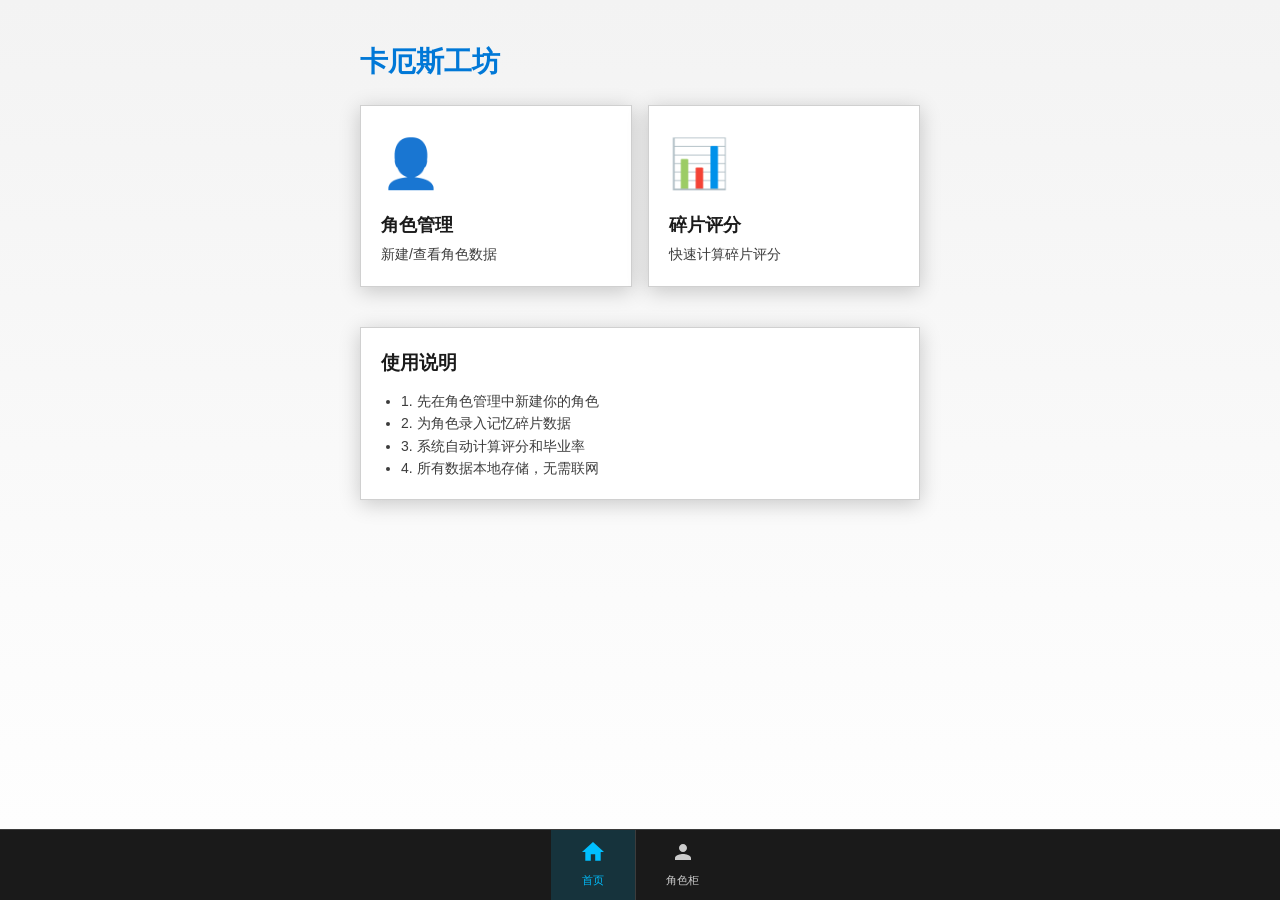
==== 记忆碎片计算器/index.html @ e8195c3e "Add files via upload" ====
<!DOCTYPE html>
<html lang="zh-CN">
<head>
    <meta charset="UTF-8">
    <meta name="viewport" content="width=device-width, initial-scale=1.0">
    <title>卡厄斯工坊</title>
    <link rel="stylesheet" href="css/style.css">
</head>
<body>
    <div class="container">
        <h1 style="font-size: 28px; margin: 20px 0; color: var(--accent);">卡厄斯工坊</h1>
        
        <div style="display: grid; grid-template-columns: 1fr 1fr; gap: 16px; margin-bottom: 20px;">
            <a href="characters.html" class="card" style="text-decoration: none; color: inherit;">
                <div style="font-size: 48px; margin-bottom: 8px;">👤</div>
                <h3 style="font-size: 18px; margin-bottom: 4px;">角色管理</h3>
                <p style="color: var(--text-secondary); font-size: 14px;">新建/查看角色数据</p>
            </a>
            <a href="calculator.html" class="card" style="text-decoration: none; color: inherit;">
                <div style="font-size: 48px; margin-bottom: 8px;">📊</div>
                <h3 style="font-size: 18px; margin-bottom: 4px;">碎片评分</h3>
                <p style="color: var(--text-secondary); font-size: 14px;">快速计算碎片评分</p>
            </a>
        </div>

        <div class="card">
            <h3 style="margin-bottom: 12px;">使用说明</h3>
            <ul style="color: var(--text-secondary); font-size: 14px; line-height: 1.6; padding-left: 20px;">
                <li>1. 先在角色管理中新建你的角色</li>
                <li>2. 为角色录入记忆碎片数据</li>
                <li>3. 系统自动计算评分和毕业率</li>
                <li>4. 所有数据本地存储，无需联网</li>
            </ul>
        </div>
    </div>

    <nav class="nav-bar">
        <a href="index.html" class="nav-item active" data-page="index">
            <svg viewBox="0 0 24 24" fill="currentColor"><path d="M10 20v-6h4v6h5v-8h3L12 3 2 12h3v8z"/></svg>
            <span>首页</span>
        </a>
        <a href="characters.html" class="nav-item" data-page="characters">
            <svg viewBox="0 0 24 24" fill="currentColor"><path d="M12 12c2.21 0 4-1.79 4-4s-1.79-4-4-4-4 1.79-4 4 1.79 4 4 4zm0 2c-2.67 0-8 1.34-8 4v2h16v-2c0-2.66-5.33-4-8-4z"/></svg>
            <span>角色柜</span>
        </a>
    </nav>

    <script src="js/common.js"></script>
    <script>
        setActiveNav('index');
    </script>
</body>
</html>
---- 记忆碎片计算器/css/style.css ----
:root {
    --bg-dark: #f3f3f3;
    --bg-card: #ffffff;
    --bg-card-hover: #f0f0f0;
    --border-color: #d0d0d0;
    --accent: #0078d7;
    --accent-light: #1a8ad6;
    --accent-dark: #005a9e;
    --accent-gradient: linear-gradient(90deg, #0078d7 0%, #005a9e 100%);
    --accent-gradient-soft: linear-gradient(90deg, #0078d7 0%, #005a9e 100%);
    --text-primary: #1a1a1a;
    --text-secondary: #3c3c3c;
    --text-muted: #6d6d6d;
    --success: #00b894;
    --warning: #fdcb6e;
    --danger: #ff6b6b;
    --bg-gradient: linear-gradient(180deg, #f3f3f3 0%, #ffffff 100%);
    --glow-color: rgba(0, 120, 215, 0.3);
    --sparkle-color: rgba(0, 0, 0, 0.1);
}

* {
    margin: 0;
    padding: 0;
    box-sizing: border-box;
    font-family: "PingFang SC", "Microsoft YaHei", -apple-system, BlinkMacSystemFont, sans-serif;
}

body {
    background: var(--bg-gradient);
    color: var(--text-primary);
    min-height: 100vh;
    padding-bottom: 80px;
    line-height: 1.6;
}

/* 底部导航 */
.nav-bar {
    position: fixed;
    bottom: 0;
    left: 0;
    right: 0;
    display: flex;
    justify-content: center;
    gap: 0;
    padding: 0;
    background: #1a1a1a;
    border-top: 1px solid #3c3c3c;
    z-index: 999;
}

.nav-item {
    display: flex;
    flex-direction: column;
    align-items: center;
    gap: 4px;
    padding: 10px 30px;
    color: #cccccc;
    text-decoration: none;
    font-size: 11px;
    transition: all 0.2s ease;
    border-right: 1px solid #3c3c3c;
}

.nav-item:last-child {
    border-right: none;
}

.nav-item:hover {
    color: #00bfff;
    background: rgba(0, 191, 255, 0.1);
}

.nav-item.active {
    color: #00bfff;
    background: rgba(0, 191, 255, 0.15);
}

.nav-item svg {
    width: 24px;
    height: 24px;
    margin-bottom: 4px;
    transition: transform 0.3s ease;
}

.nav-item.active svg {
    transform: scale(1.1);
}

/* 通用组件 */
.container {
    padding: 20px;
    max-width: 600px;
    margin: 0 auto;
}

.card {
    background: var(--bg-card);
    backdrop-filter: blur(10px);
    border-radius: 0;
    padding: 20px;
    margin-bottom: 20px;
    border: 1px solid var(--border-color);
    box-shadow: 0 4px 20px rgba(0, 0, 0, 0.2);
    transition: all 0.3s ease;
}

.card:hover {
    border-color: rgba(233, 69, 96, 0.3);
    box-shadow: 0 6px 30px rgba(233, 69, 96, 0.1);
}

.btn {
    padding: 12px 24px;
    background: var(--accent-gradient-soft);
    color: white;
    border: none;
    border-radius: 0;
    cursor: pointer;
    font-size: 15px;
    font-weight: 600;
    transition: all 0.3s ease;
    box-shadow: 0 0 25px var(--glow-color), 0 4px 15px rgba(255, 107, 157, 0.3);
    position: relative;
    overflow: hidden;
}

.btn::before {
    content: '';
    position: absolute;
    top: 0;
    left: -100%;
    width: 100%;
    height: 100%;
    background: linear-gradient(90deg, transparent, rgba(255, 255, 255, 0.3), transparent);
    transition: left 0.6s ease;
}

.btn:hover::before {
    left: 100%;
}

.btn:hover {
    transform: translateY(-3px) scale(1.02);
    box-shadow: 0 0 40px var(--glow-color), 0 10px 30px rgba(255, 107, 157, 0.4);
}

.btn:active {
    transform: translateY(-1px) scale(0.98);
}

.btn-secondary {
    background: rgba(255, 107, 157, 0.08);
    border: 2px solid rgba(255, 107, 157, 0.3);
    box-shadow: none;
    color: var(--accent-light);
    border-radius: 0;
}

.btn-secondary:hover {
    border-color: var(--accent);
    background: rgba(255, 107, 157, 0.15);
    box-shadow: 0 0 25px var(--glow-color);
    color: var(--accent);
}

.input-group {
    margin-bottom: 16px;
}

.input-group label {
    display: block;
    font-size: 14px;
    color: var(--text-secondary);
    margin-bottom: 8px;
    font-weight: 500;
}

input, select {
    width: 100%;
    padding: 12px 14px;
    background: #ffffff;
    border: 1px solid var(--border-color);
    border-radius: 0;
    color: #2e47abb1;
    font-size: 14px;
    transition: all 0.3s ease;
}

input:focus, select:focus {
    outline: none;
    border-color: var(--accent);
    box-shadow: 0 0 0 3px var(--glow-color), 0 0 25px rgba(255, 107, 157, 0.2);
}

input::placeholder {
    color: var(--text-muted);
}

/* 角色卡片 */
.character-grid {
    display: grid;
    grid-template-columns: repeat(3, 1fr);
    gap: 16px;
    margin-top: 20px;
}

.character-card {
    background: var(--bg-card);
    border-radius: 0;
    overflow: hidden;
    text-align: center;
    cursor: pointer;
    transition: all 0.35s ease;
    border: 1px solid var(--border-color);
    box-shadow: 0 4px 15px rgba(0, 0, 0, 0.2);
}

.character-card:hover {
    transform: translateY(-8px) scale(1.03);
    border-color: var(--accent);
    box-shadow: 0 15px 40px rgba(255, 107, 157, 0.3);
}

.character-card img {
    width: 100%;
    aspect-ratio: 1/1;
    object-fit: cover;
    transition: transform 0.3s ease;
}

.character-card:hover img {
    transform: scale(1.05);
}

.character-card .name {
    padding: 10px 8px 4px;
    font-size: 14px;
    font-weight: 600;
}

.character-card .chain {
    font-size: 11px;
    color: var(--text-secondary);
    padding-bottom: 10px;
}

/* 新建角色弹窗 */
.modal {
    position: fixed;
    top: 0;
    left: 0;
    right: 0;
    bottom: 0;
    background: rgba(0, 0, 0, 0.7);
    backdrop-filter: blur(8px);
    display: flex;
    align-items: center;
    justify-content: center;
    z-index: 1000;
    display: none;
    animation: fadeIn 0.2s ease;
}

@keyframes fadeIn {
    from { opacity: 0; }
    to { opacity: 1; }
}

.modal-content {
    background: var(--bg-card);
    backdrop-filter: blur(20px);
    border-radius: 0;
    padding: 28px;
    width: 90%;
    max-width: 420px;
    border: 1px solid var(--border-color);
    box-shadow: 0 20px 60px rgba(0, 0, 0, 0.4);
    animation: slideUp 0.3s ease;
}

@keyframes slideUp {
    from { 
        opacity: 0;
        transform: translateY(20px);
    }
    to { 
        opacity: 1;
        transform: translateY(0);
    }
}

.modal-header {
    display: flex;
    justify-content: space-between;
    align-items: center;
    margin-bottom: 24px;
}

.modal-header h2 {
    font-size: 20px;
    font-weight: 600;
}

.close-btn {
    cursor: pointer;
    font-size: 24px;
    color: var(--text-secondary);
    width: 32px;
    height: 32px;
    display: flex;
    align-items: center;
    justify-content: center;
    border-radius: 0;
    transition: all 0.2s ease;
}

.close-btn:hover {
    color: var(--text-primary);
    background: rgba(255, 255, 255, 0.1);
}
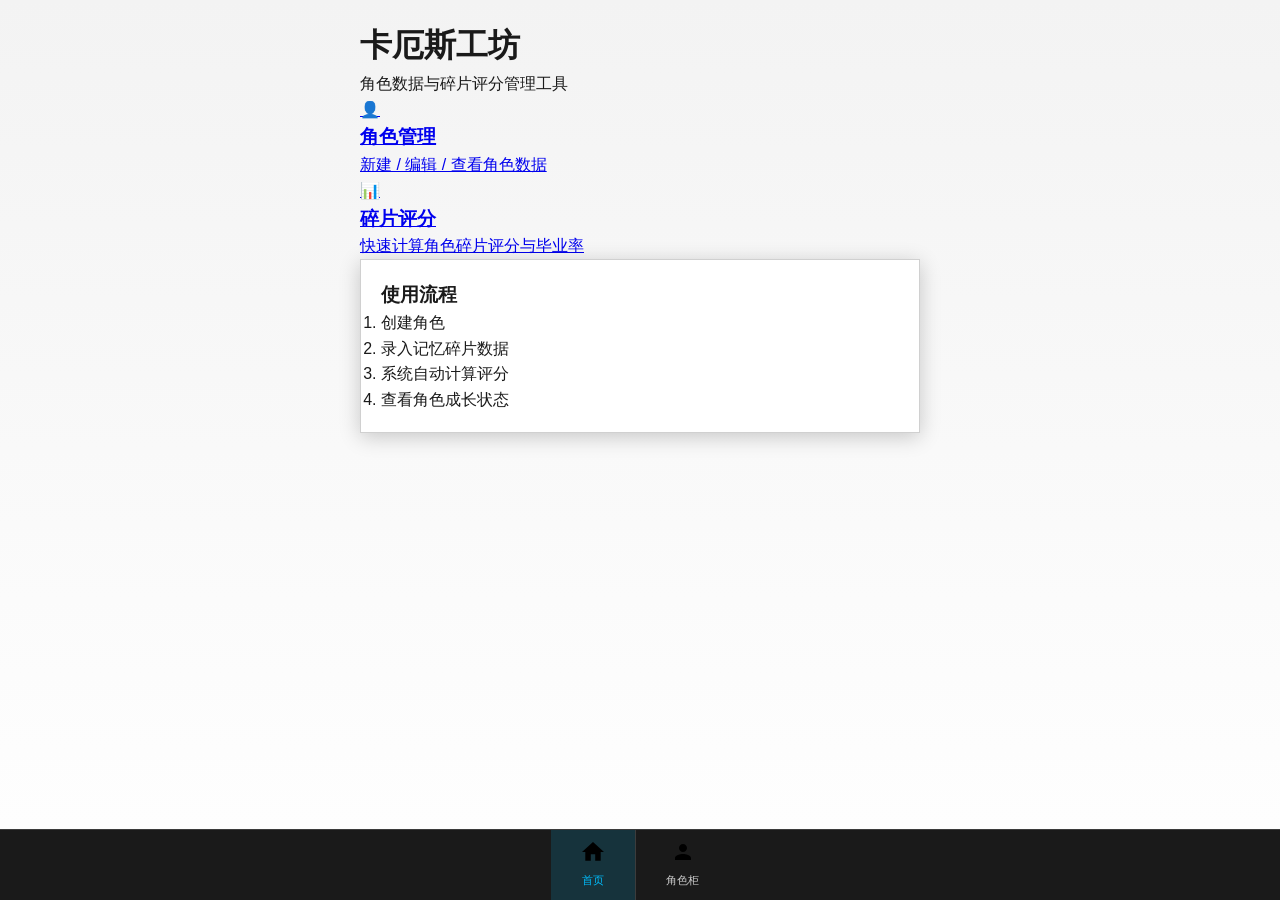
==== commit 6594e46e: "更新 index.html" ====
--- a/记忆碎片计算器/index.html
+++ b/记忆碎片计算器/index.html
@@ -1,53 +1,68 @@
-<!DOCTYPE html>
-<html lang="zh-CN">
-<head>
-    <meta charset="UTF-8">
-    <meta name="viewport" content="width=device-width, initial-scale=1.0">
-    <title>卡厄斯工坊</title>
-    <link rel="stylesheet" href="css/style.css">
-</head>
-<body>
-    <div class="container">
-        <h1 style="font-size: 28px; margin: 20px 0; color: var(--accent);">卡厄斯工坊</h1>
-        
-        <div style="display: grid; grid-template-columns: 1fr 1fr; gap: 16px; margin-bottom: 20px;">
-            <a href="characters.html" class="card" style="text-decoration: none; color: inherit;">
-                <div style="font-size: 48px; margin-bottom: 8px;">👤</div>
-                <h3 style="font-size: 18px; margin-bottom: 4px;">角色管理</h3>
-                <p style="color: var(--text-secondary); font-size: 14px;">新建/查看角色数据</p>
-            </a>
-            <a href="calculator.html" class="card" style="text-decoration: none; color: inherit;">
-                <div style="font-size: 48px; margin-bottom: 8px;">📊</div>
-                <h3 style="font-size: 18px; margin-bottom: 4px;">碎片评分</h3>
-                <p style="color: var(--text-secondary); font-size: 14px;">快速计算碎片评分</p>
-            </a>
-        </div>
-
-        <div class="card">
-            <h3 style="margin-bottom: 12px;">使用说明</h3>
-            <ul style="color: var(--text-secondary); font-size: 14px; line-height: 1.6; padding-left: 20px;">
-                <li>1. 先在角色管理中新建你的角色</li>
-                <li>2. 为角色录入记忆碎片数据</li>
-                <li>3. 系统自动计算评分和毕业率</li>
-                <li>4. 所有数据本地存储，无需联网</li>
-            </ul>
-        </div>
-    </div>
-
-    <nav class="nav-bar">
-        <a href="index.html" class="nav-item active" data-page="index">
-            <svg viewBox="0 0 24 24" fill="currentColor"><path d="M10 20v-6h4v6h5v-8h3L12 3 2 12h3v8z"/></svg>
-            <span>首页</span>
-        </a>
-        <a href="characters.html" class="nav-item" data-page="characters">
-            <svg viewBox="0 0 24 24" fill="currentColor"><path d="M12 12c2.21 0 4-1.79 4-4s-1.79-4-4-4-4 1.79-4 4 1.79 4 4 4zm0 2c-2.67 0-8 1.34-8 4v2h16v-2c0-2.66-5.33-4-8-4z"/></svg>
-            <span>角色柜</span>
-        </a>
-    </nav>
-
-    <script src="js/common.js"></script>
-    <script>
-        setActiveNav('index');
-    </script>
-</body>
+<!DOCTYPE html>
+<html lang="zh-CN">
+<head>
+    <meta charset="UTF-8">
+    <meta name="viewport" content="width=device-width, initial-scale=1.0">
+    <title>卡厄斯工坊</title>
+    <link rel="stylesheet" href="css/style.css">
+</head>
+
+<body>
+    <div class="container">
+
+        <!-- Header -->
+        <header class="page-header">
+            <h1 class="title">卡厄斯工坊</h1>
+            <p class="subtitle">角色数据与碎片评分管理工具</p>
+        </header>
+
+        <!-- Main Cards -->
+        <section class="grid">
+
+            <a href="characters.html" class="feature-card">
+                <div class="icon">👤</div>
+                <h3>角色管理</h3>
+                <p>新建 / 编辑 / 查看角色数据</p>
+            </a>
+
+            <a href="calculator.html" class="feature-card">
+                <div class="icon">📊</div>
+                <h3>碎片评分</h3>
+                <p>快速计算角色碎片评分与毕业率</p>
+            </a>
+
+        </section>
+
+        <!-- Guide -->
+        <section class="card">
+            <h3 class="section-title">使用流程</h3>
+
+            <ol class="guide-list">
+                <li>创建角色</li>
+                <li>录入记忆碎片数据</li>
+                <li>系统自动计算评分</li>
+                <li>查看角色成长状态</li>
+            </ol>
+        </section>
+
+    </div>
+
+    <!-- Bottom Nav -->
+    <nav class="nav-bar">
+        <a href="index.html" class="nav-item active" data-page="index">
+            <svg viewBox="0 0 24 24"><path d="M10 20v-6h4v6h5v-8h3L12 3 2 12h3v8z"/></svg>
+            <span>首页</span>
+        </a>
+
+        <a href="characters.html" class="nav-item" data-page="characters">
+            <svg viewBox="0 0 24 24"><path d="M12 12c2.21 0 4-1.79 4-4s-1.79-4-4-4-4 1.79-4 4 1.79 4 4 4zm0 2c-2.67 0-8 1.34-8 4v2h16v-2c0-2.66-5.33-4-8-4z"/></svg>
+            <span>角色柜</span>
+        </a>
+    </nav>
+
+    <script src="js/common.js"></script>
+    <script>
+        setActiveNav('index');
+    </script>
+</body>
 </html>
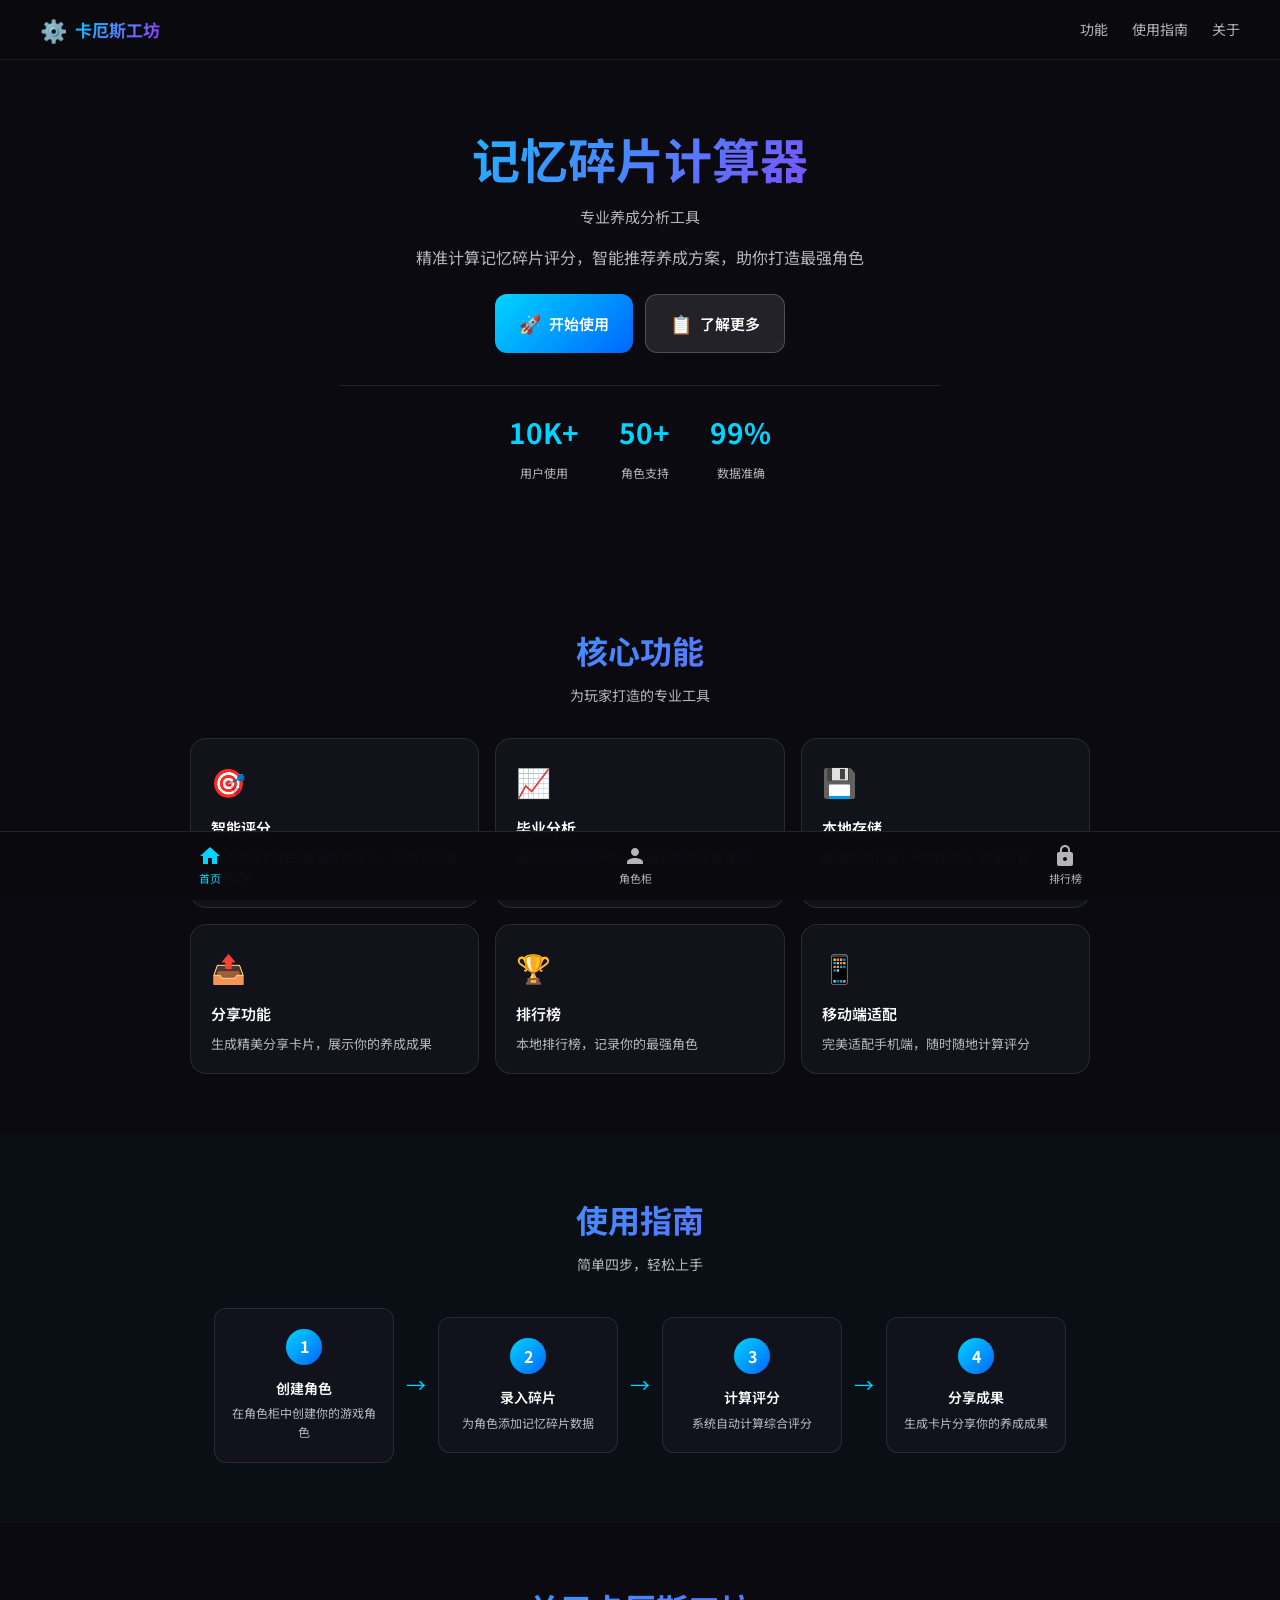
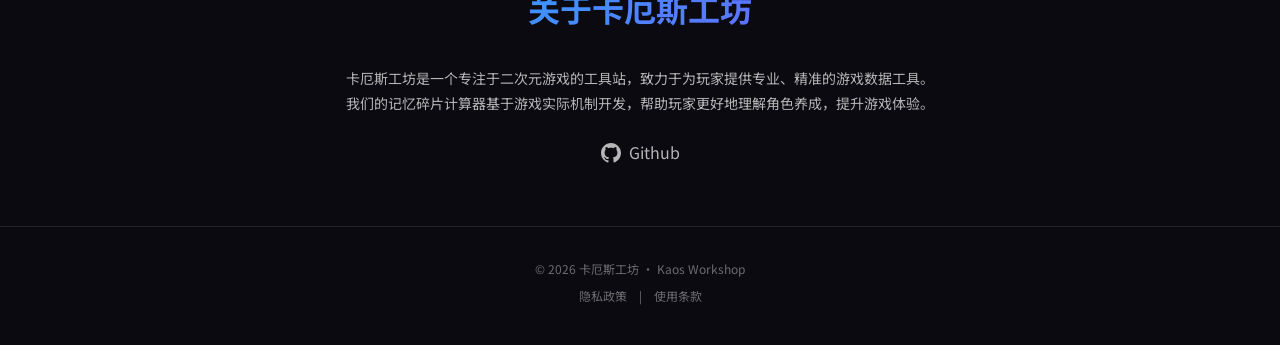
==== commit 3e76917a: "Add files via upload" ====
--- a/记忆碎片计算器/index.html
+++ b/记忆碎片计算器/index.html
@@ -1,68 +1,227 @@
-<!DOCTYPE html>
-<html lang="zh-CN">
-<head>
-    <meta charset="UTF-8">
-    <meta name="viewport" content="width=device-width, initial-scale=1.0">
-    <title>卡厄斯工坊</title>
-    <link rel="stylesheet" href="css/style.css">
-</head>
-
-<body>
-    <div class="container">
-
-        <!-- Header -->
-        <header class="page-header">
-            <h1 class="title">卡厄斯工坊</h1>
-            <p class="subtitle">角色数据与碎片评分管理工具</p>
-        </header>
-
-        <!-- Main Cards -->
-        <section class="grid">
-
-            <a href="characters.html" class="feature-card">
-                <div class="icon">👤</div>
-                <h3>角色管理</h3>
-                <p>新建 / 编辑 / 查看角色数据</p>
-            </a>
-
-            <a href="calculator.html" class="feature-card">
-                <div class="icon">📊</div>
-                <h3>碎片评分</h3>
-                <p>快速计算角色碎片评分与毕业率</p>
-            </a>
-
-        </section>
-
-        <!-- Guide -->
-        <section class="card">
-            <h3 class="section-title">使用流程</h3>
-
-            <ol class="guide-list">
-                <li>创建角色</li>
-                <li>录入记忆碎片数据</li>
-                <li>系统自动计算评分</li>
-                <li>查看角色成长状态</li>
-            </ol>
-        </section>
-
-    </div>
-
-    <!-- Bottom Nav -->
-    <nav class="nav-bar">
-        <a href="index.html" class="nav-item active" data-page="index">
-            <svg viewBox="0 0 24 24"><path d="M10 20v-6h4v6h5v-8h3L12 3 2 12h3v8z"/></svg>
-            <span>首页</span>
-        </a>
-
-        <a href="characters.html" class="nav-item" data-page="characters">
-            <svg viewBox="0 0 24 24"><path d="M12 12c2.21 0 4-1.79 4-4s-1.79-4-4-4-4 1.79-4 4 1.79 4 4 4zm0 2c-2.67 0-8 1.34-8 4v2h16v-2c0-2.66-5.33-4-8-4z"/></svg>
-            <span>角色柜</span>
-        </a>
-    </nav>
-
-    <script src="js/common.js"></script>
-    <script>
-        setActiveNav('index');
-    </script>
-</body>
+<!DOCTYPE html>
+<html lang="zh-CN">
+<head>
+    <meta charset="UTF-8">
+    <meta name="viewport" content="width=device-width, initial-scale=1.0, maximum-scale=1.0, user-scalable=no">
+    <meta name="description" content="卡厄斯工坊 - 记忆碎片计算器 | 游戏角色遗物评分系统 | 二次元游戏工具站">
+    <meta name="keywords" content="卡厄斯工坊,记忆碎片,评分计算器,游戏工具,二次元">
+    <meta name="author" content="卡厄斯工坊">
+    <meta property="og:title" content="卡厄斯工坊 - 记忆碎片计算器">
+    <meta property="og:description" content="专业的记忆碎片评分工具，支持角色养成分析和分享">
+    <meta property="og:type" content="website">
+    <meta property="og:image" content="https://kaosworkshop.github.io/assets/og-image.png">
+    <title>卡厄斯工坊 - 记忆碎片计算器</title>
+    
+    <!-- 预加载关键资源 -->
+    <link rel="preconnect" href="https://fonts.googleapis.com">
+    <link rel="preconnect" href="https://fonts.gstatic.com" crossorigin>
+    
+    <!-- 字体 -->
+    <link href="https://fonts.googleapis.com/css2?family=Noto+Sans+SC:wght@300;400;500;600;700&display=swap" rel="stylesheet">
+    
+    <!-- 样式 -->
+    <link rel="stylesheet" href="css/style.css">
+    <link rel="stylesheet" href="css/home.css">
+    
+    <!-- Favicon -->
+    <link rel="icon" href="assets/favicon.ico" type="image/x-icon">
+    
+    <!-- 主题色 -->
+    <meta name="theme-color" content="#0a0a10">
+</head>
+<body>
+    <!-- 动态粒子背景 -->
+    <div class="bg-particles">
+        <div class="particle" style="left: 10%; animation-delay: 0s;"></div>
+        <div class="particle" style="left: 25%; animation-delay: 3s;"></div>
+        <div class="particle" style="left: 40%; animation-delay: 6s;"></div>
+        <div class="particle" style="left: 55%; animation-delay: 9s;"></div>
+        <div class="particle" style="left: 70%; animation-delay: 12s;"></div>
+        <div class="particle" style="left: 85%; animation-delay: 15s;"></div>
+    </div>
+
+    <!-- 顶部导航 -->
+    <header class="header">
+        <div class="header-content">
+            <div class="logo">
+                <div class="logo-icon">⚙️</div>
+                <span class="logo-text">卡厄斯工坊</span>
+            </div>
+            <nav class="header-nav">
+                <a href="#features" class="nav-link">功能</a>
+                <a href="#guide" class="nav-link">使用指南</a>
+                <a href="#about" class="nav-link">关于</a>
+            </nav>
+        </div>
+    </header>
+
+    <!-- 英雄区域 -->
+    <section class="hero">
+        <div class="hero-content">
+            <div class="hero-title">
+                <span class="title-main">记忆碎片计算器</span>
+                <span class="title-sub">专业养成分析工具</span>
+            </div>
+            <p class="hero-desc">精准计算记忆碎片评分，智能推荐养成方案，助你打造最强角色</p>
+            <div class="hero-actions">
+                <a href="characters.html" class="btn btn-primary">
+                    <span class="btn-icon">🚀</span>
+                    <span>开始使用</span>
+                </a>
+                <a href="#features" class="btn btn-secondary">
+                    <span class="btn-icon">📋</span>
+                    <span>了解更多</span>
+                </a>
+            </div>
+            <div class="hero-stats">
+                <div class="stat-item">
+                    <span class="stat-value">10K+</span>
+                    <span class="stat-label">用户使用</span>
+                </div>
+                <div class="stat-item">
+                    <span class="stat-value">50+</span>
+                    <span class="stat-label">角色支持</span>
+                </div>
+                <div class="stat-item">
+                    <span class="stat-value">99%</span>
+                    <span class="stat-label">数据准确</span>
+                </div>
+            </div>
+        </div>
+    </section>
+
+    <!-- 功能特性 -->
+    <section id="features" class="features">
+        <div class="section-header">
+            <h2 class="section-title">核心功能</h2>
+            <p class="section-desc">为玩家打造的专业工具</p>
+        </div>
+        
+        <div class="features-grid">
+            <div class="feature-card">
+                <div class="feature-icon">🎯</div>
+                <h3 class="feature-title">智能评分</h3>
+                <p class="feature-desc">基于游戏机制的精准评分算法，支持多种角色类型</p>
+            </div>
+            <div class="feature-card">
+                <div class="feature-icon">📈</div>
+                <h3 class="feature-title">毕业分析</h3>
+                <p class="feature-desc">自动判断毕业状态，给出针对性养成建议</p>
+            </div>
+            <div class="feature-card">
+                <div class="feature-icon">💾</div>
+                <h3 class="feature-title">本地存储</h3>
+                <p class="feature-desc">数据本地保存，无需联网，安全可靠</p>
+            </div>
+            <div class="feature-card">
+                <div class="feature-icon">📤</div>
+                <h3 class="feature-title">分享功能</h3>
+                <p class="feature-desc">生成精美分享卡片，展示你的养成成果</p>
+            </div>
+            <div class="feature-card">
+                <div class="feature-icon">🏆</div>
+                <h3 class="feature-title">排行榜</h3>
+                <p class="feature-desc">本地排行榜，记录你的最强角色</p>
+            </div>
+            <div class="feature-card">
+                <div class="feature-icon">📱</div>
+                <h3 class="feature-title">移动端适配</h3>
+                <p class="feature-desc">完美适配手机端，随时随地计算评分</p>
+            </div>
+        </div>
+    </section>
+
+    <!-- 使用指南 -->
+    <section id="guide" class="guide">
+        <div class="section-header">
+            <h2 class="section-title">使用指南</h2>
+            <p class="section-desc">简单四步，轻松上手</p>
+        </div>
+        
+        <div class="guide-steps">
+            <div class="guide-step">
+                <div class="step-number">1</div>
+                <div class="step-content">
+                    <h3>创建角色</h3>
+                    <p>在角色柜中创建你的游戏角色</p>
+                </div>
+            </div>
+            <div class="guide-arrow">→</div>
+            <div class="guide-step">
+                <div class="step-number">2</div>
+                <div class="step-content">
+                    <h3>录入碎片</h3>
+                    <p>为角色添加记忆碎片数据</p>
+                </div>
+            </div>
+            <div class="guide-arrow">→</div>
+            <div class="guide-step">
+                <div class="step-number">3</div>
+                <div class="step-content">
+                    <h3>计算评分</h3>
+                    <p>系统自动计算综合评分</p>
+                </div>
+            </div>
+            <div class="guide-arrow">→</div>
+            <div class="guide-step">
+                <div class="step-number">4</div>
+                <div class="step-content">
+                    <h3>分享成果</h3>
+                    <p>生成卡片分享你的养成成果</p>
+                </div>
+            </div>
+        </div>
+    </section>
+
+    <!-- 关于 -->
+    <section id="about" class="about">
+        <div class="section-header">
+            <h2 class="section-title">关于卡厄斯工坊</h2>
+        </div>
+        <p class="about-content">
+            卡厄斯工坊是一个专注于二次元游戏的工具站，致力于为玩家提供专业、精准的游戏数据工具。
+            我们的记忆碎片计算器基于游戏实际机制开发，帮助玩家更好地理解角色养成，提升游戏体验。
+        </p>
+        <div class="about-links">
+            <a href="https://github.com/kaosworkshop" target="_blank" class="social-link">
+                <svg viewBox="0 0 24 24" fill="currentColor">
+                    <path d="M12 0c-6.626 0-12 5.373-12 12 0 5.302 3.438 9.8 8.207 11.387.599.111.793-.261.793-.577v-2.234c-3.338.726-4.033-1.416-4.033-1.416-.546-1.387-1.333-1.756-1.333-1.756-1.089-.745.083-.729.083-.729 1.205.084 1.839 1.237 1.839 1.237 1.07 1.834 2.807 1.304 3.492.997.107-.775.418-1.305.762-1.604-2.665-.305-5.467-1.334-5.467-5.931 0-1.311.469-2.381 1.236-3.221-.124-.303-.535-1.524.117-3.176 0 0 1.008-.322 3.301 1.23.957-.266 1.983-.399 3.003-.404 1.02.005 2.047.138 3.006.404 2.291-1.552 3.297-1.23 3.297-1.23.653 1.653.242 2.874.118 3.176.77.84 1.235 1.911 1.235 3.221 0 4.609-2.807 5.624-5.479 5.921.43.372.823 1.102.823 2.222v3.293c0 .319.192.694.801.576 4.765-1.589 8.199-6.086 8.199-11.386 0-6.627-5.373-12-12-12z"/>
+                </svg>
+                <span>Github</span>
+            </a>
+        </div>
+    </section>
+
+    <!-- 页脚 -->
+    <footer class="footer">
+        <div class="footer-content">
+            <p>&copy; 2026 卡厄斯工坊 · Kaos Workshop</p>
+            <p class="footer-links">
+                <a href="#privacy">隐私政策</a>
+                <span>|</span>
+                <a href="#terms">使用条款</a>
+            </p>
+        </div>
+    </footer>
+
+    <!-- 底部导航（移动端） -->
+    <nav class="nav-bar">
+        <a href="index.html" class="nav-item active" data-page="index">
+            <svg viewBox="0 0 24 24" fill="currentColor"><path d="M10 20v-6h4v6h5v-8h3L12 3 2 12h3v8z"/></svg>
+            <span>首页</span>
+        </a>
+        <a href="characters.html" class="nav-item" data-page="characters">
+            <svg viewBox="0 0 24 24" fill="currentColor"><path d="M12 12c2.21 0 4-1.79 4-4s-1.79-4-4-4-4 1.79-4 4 1.79 4 4 4zm0 2c-2.67 0-8 1.34-8 4v2h16v-2c0-2.66-5.33-4-8-4z"/></svg>
+            <span>角色柜</span>
+        </a>
+        <a href="ranking.html" class="nav-item" data-page="ranking">
+            <svg viewBox="0 0 24 24" fill="currentColor"><path d="M18 8h-1V6c0-2.76-2.24-5-5-5S7 3.24 7 6v2H6c-1.1 0-2 .9-2 2v10c0 1.1.9 2 2 2h12c1.1 0 2-.9 2-2V10c0-1.1-.9-2-2-2zm-6 9c-1.1 0-2-.9-2-2s.9-2 2-2 2 .9 2 2-.9 2-2 2zm3.1-9H8.9V6c0-1.71 1.39-3.1 3.1-3.1 1.71 0 3.1 1.39 3.1 3.1v2z"/></svg>
+            <span>排行榜</span>
+        </a>
+    </nav>
+
+    <!-- 脚本 -->
+    <script src="js/common.js"></script>
+    <script src="js/home.js"></script>
+</body>
 </html>
--- a/记忆碎片计算器/css/style.css
+++ b/记忆碎片计算器/css/style.css
@@ -1,321 +1,377 @@
+/* ============================================ */
+/* 全局样式重置和变量定义 */
+/* ============================================ */
+
 :root {
-    --bg-dark: #f3f3f3;
-    --bg-card: #ffffff;
-    --bg-card-hover: #f0f0f0;
-    --border-color: #d0d0d0;
-    --accent: #0078d7;
-    --accent-light: #1a8ad6;
-    --accent-dark: #005a9e;
-    --accent-gradient: linear-gradient(90deg, #0078d7 0%, #005a9e 100%);
-    --accent-gradient-soft: linear-gradient(90deg, #0078d7 0%, #005a9e 100%);
-    --text-primary: #1a1a1a;
-    --text-secondary: #3c3c3c;
-    --text-muted: #6d6d6d;
-    --success: #00b894;
-    --warning: #fdcb6e;
-    --danger: #ff6b6b;
-    --bg-gradient: linear-gradient(180deg, #f3f3f3 0%, #ffffff 100%);
-    --glow-color: rgba(0, 120, 215, 0.3);
-    --sparkle-color: rgba(0, 0, 0, 0.1);
-}
-
+    /* 颜色变量 */
+    --bg-primary: #0a0a10;
+    --bg-secondary: #12121a;
+    --bg-card: rgba(20, 20, 30, 0.8);
+    --accent: #00d4ff;
+    --accent-secondary: #9933ff;
+    --text-primary: #ffffff;
+    --text-secondary: rgba(255, 255, 255, 0.7);
+    --text-muted: rgba(255, 255, 255, 0.4);
+    --border: rgba(255, 255, 255, 0.1);
+    --success: #4ade80;
+    --warning: #fbbf24;
+    --error: #f87171;
+    
+    /* 字体变量 */
+    --font-family: 'Noto Sans SC', 'Microsoft YaHei', sans-serif;
+    
+    /* 间距变量 */
+    --spacing-xs: 4px;
+    --spacing-sm: 8px;
+    --spacing-md: 16px;
+    --spacing-lg: 24px;
+    --spacing-xl: 32px;
+    
+    /* 圆角变量 */
+    --radius-sm: 8px;
+    --radius-md: 12px;
+    --radius-lg: 16px;
+    --radius-xl: 24px;
+    
+    /* 阴影变量 */
+    --shadow-sm: 0 2px 8px rgba(0, 0, 0, 0.3);
+    --shadow-md: 0 4px 16px rgba(0, 0, 0, 0.4);
+    --shadow-lg: 0 8px 32px rgba(0, 0, 0, 0.5);
+    --shadow-glow: 0 0 30px rgba(0, 212, 255, 0.3);
+}
+
+/* 全局重置 */
 * {
     margin: 0;
     padding: 0;
     box-sizing: border-box;
-    font-family: "PingFang SC", "Microsoft YaHei", -apple-system, BlinkMacSystemFont, sans-serif;
+}
+
+html {
+    scroll-behavior: smooth;
 }
 
 body {
-    background: var(--bg-gradient);
+    font-family: var(--font-family);
+    background-color: var(--bg-primary);
     color: var(--text-primary);
+    line-height: 1.6;
     min-height: 100vh;
-    padding-bottom: 80px;
-    line-height: 1.6;
-}
-
-/* 底部导航 */
+    overflow-x: hidden;
+}
+
+/* 基础选择器样式 */
+a {
+    color: var(--accent);
+    text-decoration: none;
+}
+
+a:hover {
+    text-decoration: underline;
+}
+
+button {
+    font-family: inherit;
+    cursor: pointer;
+}
+
+input, select, textarea {
+    font-family: inherit;
+}
+
+/* 顶部导航 */
+.header {
+    position: fixed;
+    top: 0;
+    left: 0;
+    right: 0;
+    z-index: 100;
+    background: rgba(10, 10, 15, 0.98);
+    border-bottom: 1px solid rgba(255, 255, 255, 0.05);
+    padding: 12px 20px;
+}
+
+/* 布局容器 */
+.container {
+    max-width: 600px;
+    margin: 0 auto;
+    padding: 20px;
+    padding-top: 70px;
+    padding-bottom: 140px;  /* 增加底部padding，确保按钮不被导航栏遮挡 */
+}
+
+/* 卡片样式 */
+.card {
+    background: var(--bg-card);
+    border-radius: var(--radius-lg);
+    padding: var(--spacing-lg);
+    border: 1px solid var(--border);
+    margin-bottom: var(--spacing-md);
+}
+
+.card-glow {
+    border-color: rgba(0, 212, 255, 0.2);
+    box-shadow: var(--shadow-glow);
+}
+
+/* 标题样式 */
+.page-title {
+    font-size: 24px;
+    font-weight: 700;
+    margin-bottom: var(--spacing-lg);
+    background: linear-gradient(135deg, var(--accent), var(--accent-secondary));
+    -webkit-background-clip: text;
+    -webkit-text-fill-color: transparent;
+    background-clip: text;
+    text-align: center;
+}
+
+.gradient-text {
+    background: linear-gradient(135deg, var(--accent), var(--accent-secondary));
+    -webkit-background-clip: text;
+    -webkit-text-fill-color: transparent;
+    background-clip: text;
+}
+
+/* 按钮样式 */
+.btn {
+    display: inline-flex;
+    align-items: center;
+    justify-content: center;
+    gap: var(--spacing-sm);
+    padding: var(--spacing-sm) var(--spacing-md);
+    border-radius: var(--radius-md);
+    font-weight: 600;
+    font-size: 14px;
+    transition: all 0.3s ease;
+    border: none;
+    background: rgba(255, 255, 255, 0.1);
+    color: var(--text-primary);
+}
+
+.btn:hover {
+    background: rgba(255, 255, 255, 0.15);
+}
+
+.btn-primary {
+    background: linear-gradient(135deg, var(--accent), #0066ff);
+    color: #fff;
+}
+
+.btn-primary:hover {
+    transform: translateY(-2px);
+    box-shadow: 0 4px 20px rgba(0, 212, 255, 0.4);
+}
+
+.btn-secondary {
+    background: rgba(255, 255, 255, 0.05);
+    border: 1px solid var(--border);
+}
+
+/* 输入框样式 */
+input, select {
+    width: 100%;
+    padding: var(--spacing-sm) var(--spacing-md);
+    border-radius: var(--radius-md);
+    background: rgba(255, 255, 255, 0.05);
+    border: 1px solid var(--border);
+    color: #fff;
+    font-size: 14px;
+    transition: all 0.3s ease;
+    -webkit-appearance: none;
+    -moz-appearance: none;
+    appearance: none;
+    cursor: pointer;
+}
+
+select option {
+    background: #1a1a2e;
+    color: #fff;
+    padding: 8px 12px;
+}
+    color: var(--text-primary);
+    font-size: 14px;
+    transition: all 0.3s ease;
+}
+
+input:focus, select:focus {
+    outline: none;
+    border-color: var(--accent);
+    box-shadow: 0 0 10px rgba(0, 212, 255, 0.2);
+}
+
+/* 模态框样式 */
+.modal {
+    display: none;
+    position: fixed;
+    top: 0;
+    left: 0;
+    right: 0;
+    bottom: 0;
+    background: rgba(0, 0, 0, 0.85);
+    justify-content: center;
+    align-items: center;
+    z-index: 1000;
+    padding: var(--spacing-md);
+}
+
+.modal-content {
+    width: 100%;
+    max-width: 400px;
+    background: var(--bg-secondary);
+    border-radius: var(--radius-xl);
+    border: 1px solid var(--border);
+    overflow: hidden;
+}
+
+.modal-header {
+    display: flex;
+    justify-content: space-between;
+    align-items: center;
+    padding: var(--spacing-md) var(--spacing-lg);
+    border-bottom: 1px solid var(--border);
+}
+
+.modal-header h2 {
+    font-size: 18px;
+    font-weight: 600;
+}
+
+.close-btn {
+    font-size: 24px;
+    cursor: pointer;
+    color: var(--text-secondary);
+    transition: color 0.3s ease;
+    line-height: 1;
+}
+
+.close-btn:hover {
+    color: var(--text-primary);
+}
+
+.modal-body {
+    padding: var(--spacing-lg);
+}
+
+/* 输入组 */
+.input-group {
+    margin-bottom: var(--spacing-md);
+}
+
+.input-group label {
+    display: block;
+    font-size: 13px;
+    color: var(--text-secondary);
+    margin-bottom: var(--spacing-xs);
+}
+
+/* 动态粒子背景 */
+.bg-particles {
+    position: fixed;
+    top: 0;
+    left: 0;
+    right: 0;
+    bottom: 0;
+    pointer-events: none;
+    z-index: 0;
+    overflow: hidden;
+}
+
+.particle {
+    position: absolute;
+    top: -20px;
+    border-radius: 50%;
+    opacity: 0.6;
+    animation: particleFloat linear infinite;
+}
+
+@keyframes particleFloat {
+    0% {
+        transform: translateY(0) translateX(0);
+        opacity: 0;
+    }
+    10% {
+        opacity: 0.6;
+    }
+    90% {
+        opacity: 0.6;
+    }
+    100% {
+        transform: translateY(100vh) translateX(20px);
+        opacity: 0;
+    }
+}
+
+/* 底部导航栏 */
 .nav-bar {
     position: fixed;
     bottom: 0;
     left: 0;
     right: 0;
+    background: rgba(10, 10, 15, 0.98);
     display: flex;
-    justify-content: center;
-    gap: 0;
-    padding: 0;
-    background: #1a1a1a;
-    border-top: 1px solid #3c3c3c;
-    z-index: 999;
+    justify-content: space-around;
+    padding: var(--spacing-sm) 0;
+    padding-bottom: calc(var(--spacing-sm) + env(safe-area-inset-bottom));
+    border-top: 1px solid var(--border);
+    z-index: 99;
 }
 
 .nav-item {
     display: flex;
     flex-direction: column;
     align-items: center;
-    gap: 4px;
-    padding: 10px 30px;
-    color: #cccccc;
+    color: var(--text-secondary);
     text-decoration: none;
     font-size: 11px;
-    transition: all 0.2s ease;
-    border-right: 1px solid #3c3c3c;
-}
-
-.nav-item:last-child {
-    border-right: none;
-}
-
-.nav-item:hover {
-    color: #00bfff;
-    background: rgba(0, 191, 255, 0.1);
-}
-
-.nav-item.active {
-    color: #00bfff;
-    background: rgba(0, 191, 255, 0.15);
+    padding: var(--spacing-xs) var(--spacing-md);
+    transition: all 0.3s ease;
 }
 
 .nav-item svg {
     width: 24px;
     height: 24px;
-    margin-bottom: 4px;
-    transition: transform 0.3s ease;
-}
-
-.nav-item.active svg {
-    transform: scale(1.1);
-}
-
-/* 通用组件 */
-.container {
-    padding: 20px;
-    max-width: 600px;
-    margin: 0 auto;
-}
-
-.card {
-    background: var(--bg-card);
-    backdrop-filter: blur(10px);
-    border-radius: 0;
-    padding: 20px;
-    margin-bottom: 20px;
-    border: 1px solid var(--border-color);
-    box-shadow: 0 4px 20px rgba(0, 0, 0, 0.2);
-    transition: all 0.3s ease;
-}
-
-.card:hover {
-    border-color: rgba(233, 69, 96, 0.3);
-    box-shadow: 0 6px 30px rgba(233, 69, 96, 0.1);
-}
-
-.btn {
-    padding: 12px 24px;
-    background: var(--accent-gradient-soft);
-    color: white;
-    border: none;
-    border-radius: 0;
-    cursor: pointer;
-    font-size: 15px;
-    font-weight: 600;
-    transition: all 0.3s ease;
-    box-shadow: 0 0 25px var(--glow-color), 0 4px 15px rgba(255, 107, 157, 0.3);
-    position: relative;
-    overflow: hidden;
-}
-
-.btn::before {
-    content: '';
-    position: absolute;
-    top: 0;
-    left: -100%;
-    width: 100%;
-    height: 100%;
-    background: linear-gradient(90deg, transparent, rgba(255, 255, 255, 0.3), transparent);
-    transition: left 0.6s ease;
-}
-
-.btn:hover::before {
-    left: 100%;
-}
-
-.btn:hover {
-    transform: translateY(-3px) scale(1.02);
-    box-shadow: 0 0 40px var(--glow-color), 0 10px 30px rgba(255, 107, 157, 0.4);
-}
-
-.btn:active {
-    transform: translateY(-1px) scale(0.98);
-}
-
-.btn-secondary {
-    background: rgba(255, 107, 157, 0.08);
-    border: 2px solid rgba(255, 107, 157, 0.3);
-    box-shadow: none;
-    color: var(--accent-light);
-    border-radius: 0;
-}
-
-.btn-secondary:hover {
-    border-color: var(--accent);
-    background: rgba(255, 107, 157, 0.15);
-    box-shadow: 0 0 25px var(--glow-color);
+    margin-bottom: 2px;
+}
+
+.nav-item.active {
     color: var(--accent);
 }
 
-.input-group {
-    margin-bottom: 16px;
-}
-
-.input-group label {
-    display: block;
-    font-size: 14px;
-    color: var(--text-secondary);
-    margin-bottom: 8px;
-    font-weight: 500;
-}
-
-input, select {
-    width: 100%;
-    padding: 12px 14px;
-    background: #ffffff;
-    border: 1px solid var(--border-color);
-    border-radius: 0;
-    color: #2e47abb1;
-    font-size: 14px;
-    transition: all 0.3s ease;
-}
-
-input:focus, select:focus {
-    outline: none;
-    border-color: var(--accent);
-    box-shadow: 0 0 0 3px var(--glow-color), 0 0 25px rgba(255, 107, 157, 0.2);
-}
-
-input::placeholder {
-    color: var(--text-muted);
-}
-
-/* 角色卡片 */
-.character-grid {
-    display: grid;
-    grid-template-columns: repeat(3, 1fr);
-    gap: 16px;
-    margin-top: 20px;
-}
-
-.character-card {
-    background: var(--bg-card);
-    border-radius: 0;
-    overflow: hidden;
-    text-align: center;
-    cursor: pointer;
-    transition: all 0.35s ease;
-    border: 1px solid var(--border-color);
-    box-shadow: 0 4px 15px rgba(0, 0, 0, 0.2);
-}
-
-.character-card:hover {
-    transform: translateY(-8px) scale(1.03);
-    border-color: var(--accent);
-    box-shadow: 0 15px 40px rgba(255, 107, 157, 0.3);
-}
-
-.character-card img {
-    width: 100%;
-    aspect-ratio: 1/1;
-    object-fit: cover;
-    transition: transform 0.3s ease;
-}
-
-.character-card:hover img {
-    transform: scale(1.05);
-}
-
-.character-card .name {
-    padding: 10px 8px 4px;
-    font-size: 14px;
-    font-weight: 600;
-}
-
-.character-card .chain {
-    font-size: 11px;
-    color: var(--text-secondary);
-    padding-bottom: 10px;
-}
-
-/* 新建角色弹窗 */
-.modal {
-    position: fixed;
-    top: 0;
-    left: 0;
-    right: 0;
-    bottom: 0;
-    background: rgba(0, 0, 0, 0.7);
-    backdrop-filter: blur(8px);
-    display: flex;
-    align-items: center;
-    justify-content: center;
-    z-index: 1000;
-    display: none;
-    animation: fadeIn 0.2s ease;
-}
-
-@keyframes fadeIn {
-    from { opacity: 0; }
-    to { opacity: 1; }
-}
-
-.modal-content {
-    background: var(--bg-card);
-    backdrop-filter: blur(20px);
-    border-radius: 0;
-    padding: 28px;
-    width: 90%;
-    max-width: 420px;
-    border: 1px solid var(--border-color);
-    box-shadow: 0 20px 60px rgba(0, 0, 0, 0.4);
-    animation: slideUp 0.3s ease;
-}
-
-@keyframes slideUp {
-    from { 
-        opacity: 0;
-        transform: translateY(20px);
-    }
-    to { 
-        opacity: 1;
-        transform: translateY(0);
-    }
-}
-
-.modal-header {
-    display: flex;
-    justify-content: space-between;
-    align-items: center;
-    margin-bottom: 24px;
-}
-
-.modal-header h2 {
-    font-size: 20px;
-    font-weight: 600;
-}
-
-.close-btn {
-    cursor: pointer;
-    font-size: 24px;
-    color: var(--text-secondary);
-    width: 32px;
-    height: 32px;
-    display: flex;
-    align-items: center;
-    justify-content: center;
-    border-radius: 0;
-    transition: all 0.2s ease;
-}
-
-.close-btn:hover {
-    color: var(--text-primary);
-    background: rgba(255, 255, 255, 0.1);
+.nav-item:hover {
+    color: var(--accent);
+}
+
+/* 响应式调整 */
+@media (min-width: 768px) {
+    .container {
+        max-width: 800px;
+        padding: var(--spacing-lg);
+    }
+    
+    .card {
+        padding: var(--spacing-xl);
+    }
+    
+    .page-title {
+        font-size: 32px;
+    }
+}
+
+/* 隐藏滚动条但保持滚动功能 */
+::-webkit-scrollbar {
+    width: 6px;
+}
+
+::-webkit-scrollbar-track {
+    background: var(--bg-secondary);
+}
+
+::-webkit-scrollbar-thumb {
+    background: var(--border);
+    border-radius: 3px;
+}
+
+::-webkit-scrollbar-thumb:hover {
+    background: var(--text-muted);
 }
--- a/记忆碎片计算器/css/home.css
+++ b/记忆碎片计算器/css/home.css
@@ -0,0 +1,406 @@
+/* ============================================ */
+/* 首页专用样式 - 简化版 */
+/* ============================================ */
+
+/* 顶部导航 */
+.header {
+    position: fixed;
+    top: 0;
+    left: 0;
+    right: 0;
+    z-index: 100;
+    background: rgba(10, 10, 15, 0.95);
+    border-bottom: 1px solid rgba(255, 255, 255, 0.05);
+    padding: 12px 20px;
+}
+
+.header-content {
+    display: flex;
+    justify-content: space-between;
+    align-items: center;
+    max-width: 1200px;
+    margin: 0 auto;
+}
+
+.logo {
+    display: flex;
+    align-items: center;
+    gap: 8px;
+}
+
+.logo-icon {
+    font-size: 22px;
+}
+
+.logo-text {
+    font-size: 17px;
+    font-weight: 700;
+    background: linear-gradient(135deg, #00d4ff, #9933ff);
+    -webkit-background-clip: text;
+    -webkit-text-fill-color: transparent;
+    background-clip: text;
+}
+
+.header-nav {
+    display: none;
+    gap: 24px;
+}
+
+.nav-link {
+    color: var(--text-secondary);
+    text-decoration: none;
+    font-size: 14px;
+    transition: color 0.3s ease;
+}
+
+.nav-link:hover {
+    color: var(--accent);
+}
+
+@media (min-width: 768px) {
+    .header-nav {
+        display: flex;
+    }
+}
+
+/* 英雄区域 */
+.hero {
+    padding: 100px 20px 60px;
+    text-align: center;
+}
+
+.hero-content {
+    max-width: 600px;
+    margin: 0 auto;
+}
+
+.hero-title {
+    margin-bottom: 16px;
+}
+
+.title-main {
+    display: block;
+    font-size: 36px;
+    font-weight: 700;
+    background: linear-gradient(135deg, #00d4ff, #9933ff);
+    -webkit-background-clip: text;
+    -webkit-text-fill-color: transparent;
+    background-clip: text;
+    margin-bottom: 8px;
+}
+
+.title-sub {
+    display: block;
+    font-size: 15px;
+    color: var(--text-secondary);
+}
+
+.hero-desc {
+    font-size: 15px;
+    color: var(--text-secondary);
+    line-height: 1.6;
+    margin-bottom: 24px;
+}
+
+.hero-actions {
+    display: flex;
+    gap: 12px;
+    justify-content: center;
+    margin-bottom: 32px;
+}
+
+.btn {
+    display: inline-flex;
+    align-items: center;
+    gap: 8px;
+    padding: 14px 24px;
+    border-radius: 12px;
+    font-weight: 600;
+    text-decoration: none;
+    transition: all 0.3s ease;
+    border: none;
+    cursor: pointer;
+    font-family: inherit;
+    font-size: 15px;
+}
+
+.btn-primary {
+    background: linear-gradient(135deg, #00d4ff, #0066ff);
+    color: #fff;
+}
+
+.btn-primary:hover {
+    transform: translateY(-2px);
+    box-shadow: 0 4px 20px rgba(0, 212, 255, 0.4);
+}
+
+.btn-secondary {
+    background: rgba(255, 255, 255, 0.1);
+    color: #fff;
+    border: 1px solid rgba(255, 255, 255, 0.2);
+}
+
+.btn-secondary:hover {
+    background: rgba(255, 255, 255, 0.15);
+}
+
+.btn-icon {
+    font-size: 18px;
+}
+
+.hero-stats {
+    display: flex;
+    justify-content: center;
+    gap: 40px;
+    padding-top: 24px;
+    border-top: 1px solid rgba(255, 255, 255, 0.1);
+}
+
+.stat-item {
+    text-align: center;
+}
+
+.stat-value {
+    display: block;
+    font-size: 28px;
+    font-weight: 700;
+    color: var(--accent);
+    margin-bottom: 4px;
+}
+
+.stat-label {
+    font-size: 12px;
+    color: var(--text-secondary);
+}
+
+/* 功能特性 */
+.features {
+    padding: 40px 20px;
+}
+
+.section-header {
+    text-align: center;
+    margin-bottom: 32px;
+}
+
+.section-title {
+    font-size: 24px;
+    font-weight: 700;
+    margin-bottom: 8px;
+    background: linear-gradient(135deg, #00d4ff, #9933ff);
+    -webkit-background-clip: text;
+    -webkit-text-fill-color: transparent;
+    background-clip: text;
+}
+
+.section-desc {
+    font-size: 14px;
+    color: var(--text-secondary);
+}
+
+.features-grid {
+    display: grid;
+    grid-template-columns: repeat(2, 1fr);
+    gap: 16px;
+    max-width: 600px;
+    margin: 0 auto;
+}
+
+.feature-card {
+    background: rgba(20, 20, 30, 0.8);
+    border-radius: 16px;
+    padding: 20px;
+    border: 1px solid var(--border);
+    transition: all 0.3s ease;
+}
+
+.feature-card:hover {
+    border-color: var(--accent);
+    transform: translateY(-4px);
+    box-shadow: 0 8px 30px rgba(0, 212, 255, 0.15);
+}
+
+.feature-icon {
+    font-size: 28px;
+    margin-bottom: 12px;
+}
+
+.feature-title {
+    font-size: 15px;
+    font-weight: 600;
+    margin-bottom: 8px;
+}
+
+.feature-desc {
+    font-size: 13px;
+    color: var(--text-secondary);
+    line-height: 1.5;
+}
+
+@media (min-width: 768px) {
+    .features-grid {
+        grid-template-columns: repeat(3, 1fr);
+        max-width: 900px;
+    }
+}
+
+/* 使用指南 */
+.guide {
+    padding: 40px 20px;
+    background: rgba(0, 212, 255, 0.02);
+}
+
+.guide-steps {
+    display: flex;
+    flex-wrap: wrap;
+    justify-content: center;
+    align-items: center;
+    gap: 12px;
+    max-width: 900px;
+    margin: 0 auto;
+}
+
+.guide-step {
+    flex: 1;
+    min-width: 120px;
+    max-width: 180px;
+    text-align: center;
+    background: rgba(20, 20, 30, 0.8);
+    border-radius: 12px;
+    padding: 20px 12px;
+    border: 1px solid var(--border);
+}
+
+.step-number {
+    display: inline-flex;
+    align-items: center;
+    justify-content: center;
+    width: 36px;
+    height: 36px;
+    border-radius: 50%;
+    background: linear-gradient(135deg, #00d4ff, #0066ff);
+    color: #fff;
+    font-weight: 700;
+    margin-bottom: 12px;
+}
+
+.step-content h3 {
+    font-size: 14px;
+    font-weight: 600;
+    margin-bottom: 4px;
+}
+
+.step-content p {
+    font-size: 12px;
+    color: var(--text-secondary);
+}
+
+.guide-arrow {
+    display: none;
+    color: var(--accent);
+    font-size: 20px;
+}
+
+@media (min-width: 600px) {
+    .guide-arrow {
+        display: block;
+    }
+}
+
+/* 关于 */
+.about {
+    padding: 40px 20px;
+    text-align: center;
+}
+
+.about-content {
+    font-size: 14px;
+    color: var(--text-secondary);
+    line-height: 1.8;
+    max-width: 600px;
+    margin: 0 auto 24px;
+}
+
+.about-links {
+    display: flex;
+    justify-content: center;
+    gap: 24px;
+}
+
+.social-link {
+    display: flex;
+    align-items: center;
+    gap: 8px;
+    color: var(--text-secondary);
+    text-decoration: none;
+    transition: color 0.3s ease;
+}
+
+.social-link:hover {
+    color: var(--accent);
+}
+
+.social-link svg {
+    width: 20px;
+    height: 20px;
+}
+
+/* 页脚 */
+.footer {
+    padding: 32px 20px;
+    border-top: 1px solid var(--border);
+    text-align: center;
+}
+
+.footer-content p {
+    font-size: 12px;
+    color: var(--text-muted);
+    margin-bottom: 8px;
+}
+
+.footer-links {
+    display: flex;
+    justify-content: center;
+    gap: 12px;
+}
+
+.footer-links a {
+    color: var(--text-muted);
+    text-decoration: none;
+    font-size: 12px;
+    transition: color 0.3s ease;
+}
+
+.footer-links a:hover {
+    color: var(--text-secondary);
+}
+
+.footer-links span {
+    color: var(--text-muted);
+}
+
+/* 响应式调整 */
+@media (min-width: 768px) {
+    .hero {
+        padding: 120px 40px 80px;
+    }
+    
+    .title-main {
+        font-size: 48px;
+    }
+    
+    .hero-desc {
+        font-size: 16px;
+        max-width: 500px;
+        margin-left: auto;
+        margin-right: auto;
+    }
+    
+    .features, .guide, .about {
+        padding: 60px 40px;
+    }
+    
+    .section-title {
+        font-size: 32px;
+    }
+}
